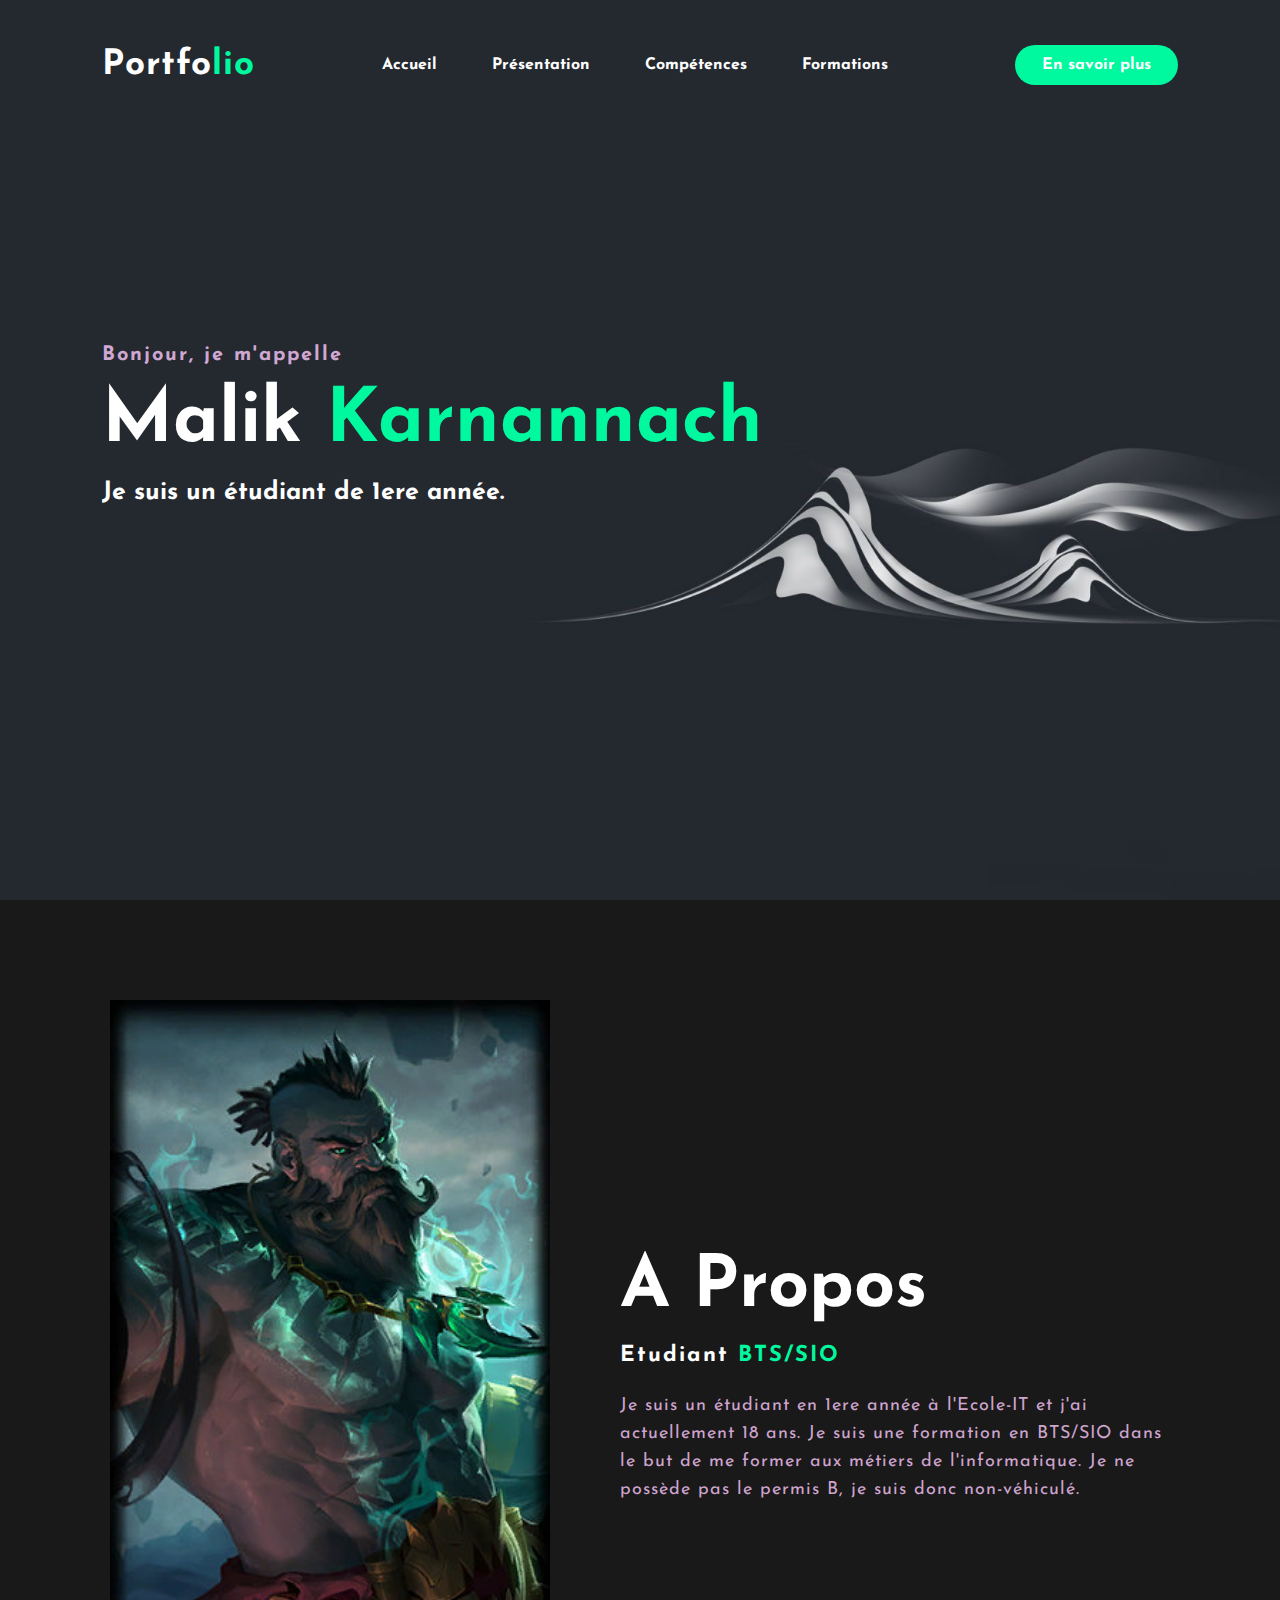
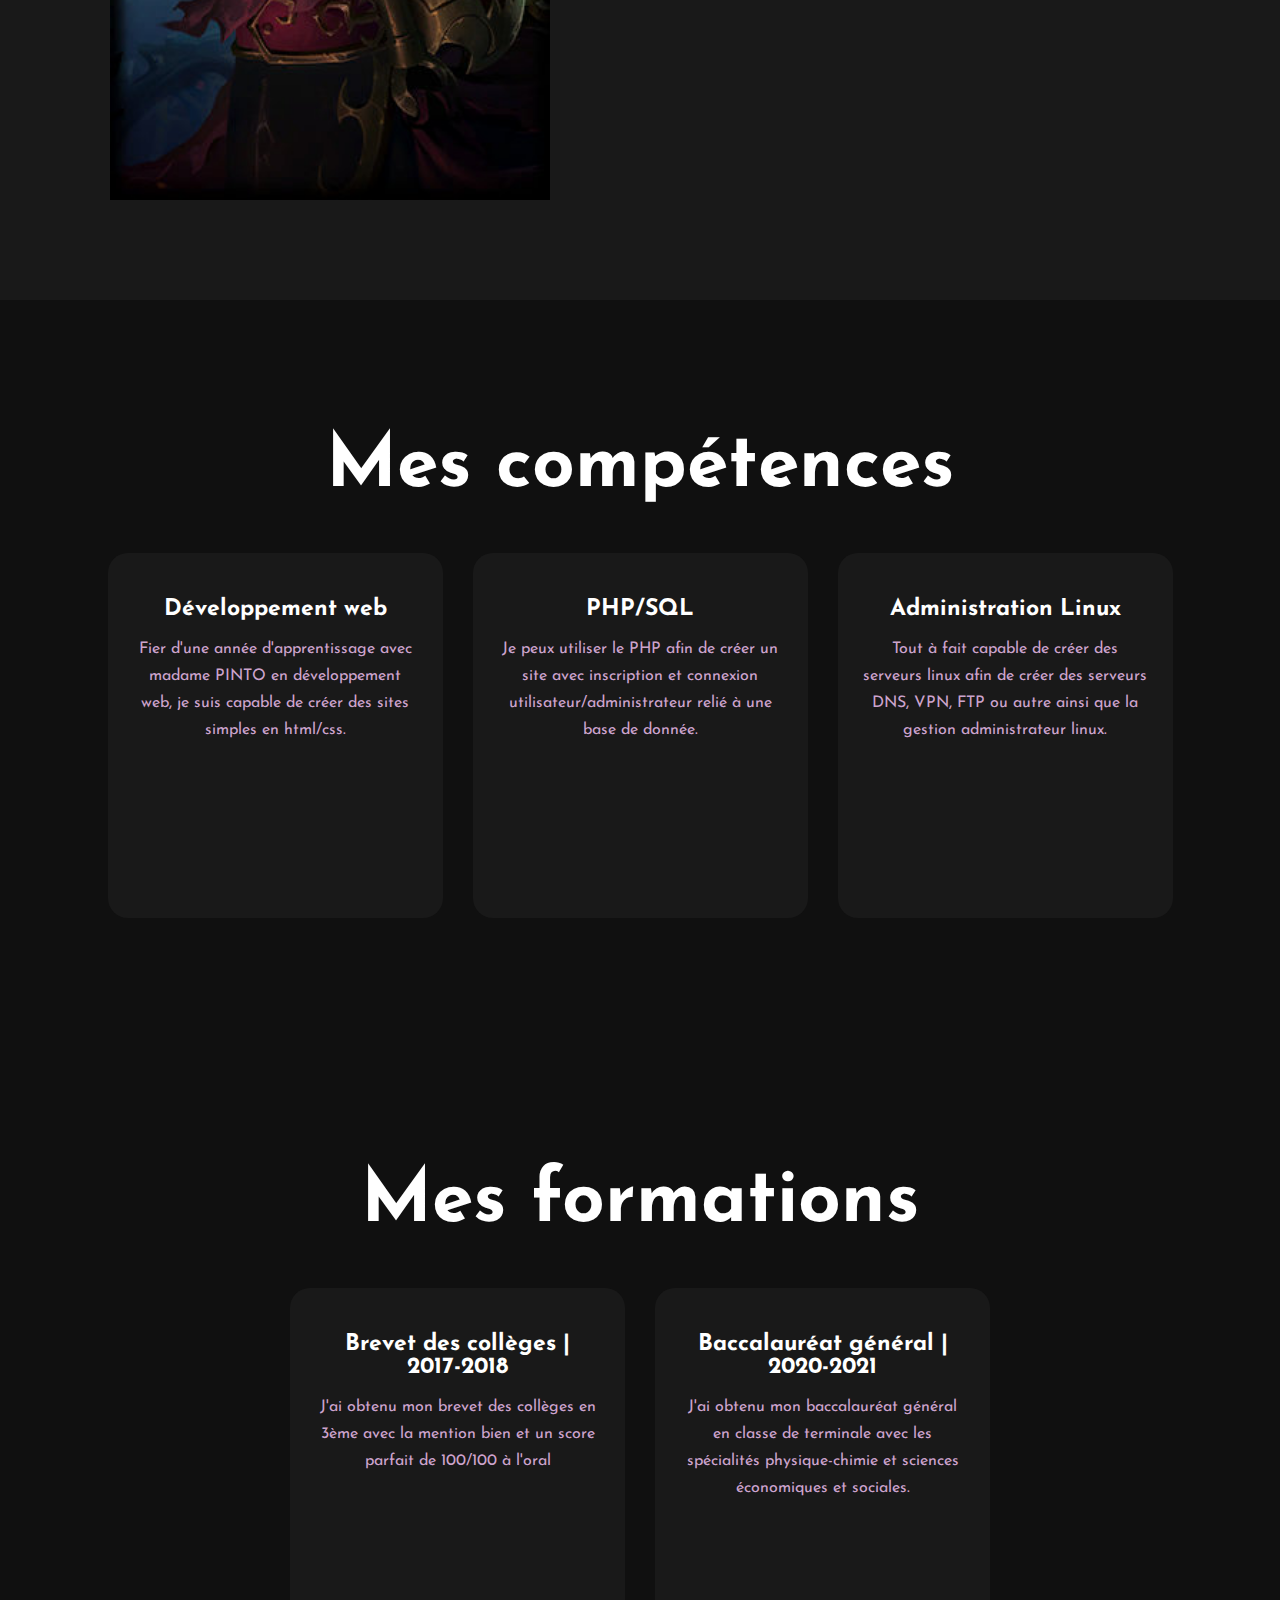
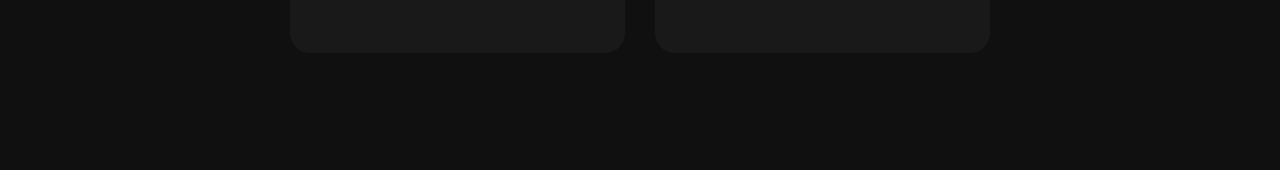
==== index.html @ f5479719 "Projet" ====
<!DOCTYPE html>
<html lang="fr">
<head>
    <meta charset="UTF-8">
    <meta http-equiv="X-UA-Compatible" content="IE=edge">
    <meta name="viewport" content="width=device-width, initial-scale=1.0">
    <title>Curriculum Vitae</title>
    <link rel="stylesheet"  href="lecss/style.css">
    <link rel="preconnect" href="https://fonts.gstatic.com">
    <link href="https://fonts.googleapis.com/css2?family=Josefin+Sans:ital,wght@0,100;0,200;0,300;0,400;0,500;0,600;0,700;1,100;1,200;1,300;1,400;1,500;1,600;1,700&display=swap" rel="stylesheet">
    <link rel="stylesheet" href="https://cdnjs.cloudflare.com/ajax/libs/font-awesome/6.1.1/css/all.min.css" integrity="sha512-KfkfwYDsLkIlwQp6LFnl8zNdLGxu9YAA1QvwINks4PhcElQSvqcyVLLD9aMhXd13uQjoXtEKNosOWaZqXgel0g==" crossorigin="anonymous" referrerpolicy="no-referrer" />
    
</head>
<body>
    <div class="cv" id="accueil">
        <nav>
            <h2 class="logo">Portfo<span>lio</span></h2>
            <ul>
                <li><a href="#accueil">Accueil</a> </li>
                <li><a href="#pres">Présentation</a> </li>
                <li><a href="#comp">Compétences</a> </li>
                <li><a href="#formations">Formations</a> </li>
            </ul>
            <a href="index2.html" class="btn">En savoir plus</a>
        </nav>
        <div class="info">
            <h4>Bonjour, je m'appelle</h4>
            <h1>Malik <span>Karnannach</span></h1>
            <h3>Je suis un étudiant de 1ere année.</h3>
        </div>
    </div>
    <section class="moi" id="pres">
        <div class="main">
            <img src="image/avatar.jpg">
            <div class="texte">
                <h2>A propos</h2>
                <h5>Etudiant <span>BTS/SIO</span></h5>
                <p>Je suis un étudiant en 1ere année à l'Ecole-IT et j'ai actuellement 18 ans. Je suis une formation en BTS/SIO dans le but de me former aux métiers de l'informatique. Je ne possède pas le permis B, je suis donc non-véhiculé.</p>
            </div>
        </div>
    </section>

    <div class="comp" id="comp">
        <div class="title">
            <h2>Mes compétences</h2>
        </div>
        <div class="box">
            <div class="card">
                <i class="fa-solid fa-bars"></i>
                <h5>Développement web</h5>
                <div class="pra">
                        <p>Fier d'une année d'apprentissage avec madame PINTO en développement web, je suis capable de créer des sites simples en html/css.</p>
                </div>
            </div>
            <div class="card">
                <i class="fa-solid fa-user-check"></i>
                <h5>PHP/SQL</h5>
                <div class="pra">
                        <p>Je peux utiliser le PHP afin de créer un site avec inscription et connexion utilisateur/administrateur relié à une base de donnée.</p>
                </div>
            </div><div class="card">
                <i class="fa-brands fa-redhat"></i>
                <h5>Administration Linux</h5>
                <div class="pra">
                        <p>Tout à fait capable de créer des serveurs linux afin de créer des serveurs DNS, VPN, FTP ou autre ainsi que la gestion administrateur linux.</p>
                </div>
            </div>
        </div>
    </div>
    
    <div class="formations" id="formations">
        <div class="title">
            <h2>Mes formations</h2>
        </div>
        <div class="box">
            <div class="card">
                <i class="fa-solid fa-chalkboard-user"></i>
                <h5>Brevet des collèges | 2017-2018</h5>
                <div class="pra">
                        <p>J'ai obtenu mon brevet des collèges en 3ème avec la mention bien et un score parfait de 100/100 à l'oral</p>
                </div>
            </div>
            <div class="card">
                <i class="fa-solid fa-graduation-cap"></i>
                <h5>Baccalauréat général | 2020-2021</h5>
                <div class="pra">
                        <p>J'ai obtenu mon baccalauréat général en classe de terminale avec les spécialités physique-chimie et sciences économiques et sociales.</p>
                </div>
                
    </div>
</body>
</html>
---- lecss/style.css ----
*{
    padding: 0;
    margin: 0;
    font-family: 'Josefin Sans', sans-serif;
    box-sizing: border-box;
}


.cv{
    height: 100vh;
    width: 100%;
    background-image: url(../image/fond.png);
    background-size: cover;
    background-position: center;
}


nav{
    display: flex;
    align-items: center;
    justify-content: space-between;
    padding-top: 45px;
    padding-left: 8%;
    padding-right: 8%;

}


.logo{
    color: white;
    font-size: 35px;
    letter-spacing: 1px;
    cursor: pointer;
}


span{
    color: #00F99F;   
}


nav ul li{
    list-style-type: none;
    display: inline-block;
    padding: 10px 25px;
}


nav ul li a{
    color: white;
    text-decoration: none;
    font-weight: bold;
    text-transform: capitalize;
}

nav ul li a:hover{
    color: #00F99F;
    transition: .4s;
}


.btn{
    background-color: #00F99F;
    color: white;
    text-decoration: none;
    border: 2px solid transparent;
    font-weight: bold;
    padding: 10px 25px;
    border-radius: 30px;
    
}


.btn:hover{
    background-color: transparent;
    border: 2px solid #00F99F;
    cursor: pointer;
}

.info{
    position: absolute;
    top: 50%;
    left: 8%;
    transform: translateY(-50%);
}


h1{
    color: white;
    margin: 20px 0px 20px;
    font-size: 75px;
}


h3{
    color: white;
    font-size: 25px;
    margin-bottom: 50px;
}


h4{
    color: #fcfc;
    letter-spacing: 2px;
    font-size: 20px;
}


.moi{
    width: 100%;
    padding: 100px 0px;
    background-color: #191919;
}


.texte{
    width: 550px;

}


.main{
    width: 1130px;
    max-width: 95%;
    margin: 0 auto;
    display: flex;
    align-items: center;
    justify-content: space-around;
}


.texte h2{
    color: white;
    font-size: 450%;
    text-transform: capitalize;
    margin-bottom: 20px;

}


.texte h5{
    color: white;
    letter-spacing: 2px;
    font-size: 22px;
    margin-bottom: 25px;
    text-transform: capitalize;
}

.moi img{
    height: auto;
    width: 440px;

}


.texte p{
    color: #fcfc;
    letter-spacing: 1px;
    line-height: 28px;
    font-size: 18px;
    margin-bottom: 45px;
}


.comp{
    background: #101010;
    width: 100%;
    padding: 100px 0px;

}


.title h2{
    color: white;
    font-size: 75px;
    width: 1130px;
    margin: 30px auto;
    text-align: center;
}


.box {
    display: flex;
    justify-content: center;
    align-items: center;
    min-height: 400px;
}


.card{
    height: 365px;
    width: 335px;
    padding: 20px 25px;
    background: #191919;
    border-radius: 20px;
    margin: 15px;
    position: relative;
    overflow: hidden;
    text-align: center;
}


.card i{
    font-size: 50px;
    display: block;
    text-align: center;
    margin: 25px 0px;
    color: #00F99F;
}


h5{
    color: white;
    font-size: 23px;
    margin-bottom: 15px;
}


.pra p{
    color: #fcfc;
    font-size: 16px;
    line-height: 27px;
    margin-bottom: 25px;
}


.formations{
    background: #101010;
    width: 100%;
    padding: 100px 0px;

}


.exp{
    background: #101010;
    width: 100%;
    padding: 100px 0px;

}


.proj{
    background: #101010;
    width: 100%;
    padding: 100px 0px;

}


.contact{
    width: 100%;
    height: 290px;
    background: #191919;
    display: flex;
    align-items: center;
    flex-direction: column;
    justify-content: center;
}


.contact p{
    color: white;
    font-size: 30px;
    font-weight: bold;
    margin-bottom: 25px;
}


.contact .button-two{
    background-color: #00F99F;
    color: white;
    text-decoration: none;
    border: 2px solid transparent;
    font-weight: bold;
    padding: 13px 30px;
    border-radius: 30px;
    transition: .4s;

}


.contact .button-two:hover{
    background-color: transparent;
    border: 2px solid #00F99F;
    cursor: pointer;
}


footer{
    position: relative;
    width: 100%;
    height: 400px;
    background: #101010;
    display: flex;
    flex-direction: column;
    align-items: center;
    justify-content: center;

}


footer p:nth-child(1){
    color: white;
    font-size: 30px;
    margin-bottom: 20px;
    font-weight: bold;
}


footer p:nth-child(2){
    color: white;
    font-size: 17px;
    width: 500px;
    text-align: center;
    line-height: 26px;

}


footer p:nth-child(3){
    color: white;
    font-size: 17px;
    width: 500px;
    text-align: center;
    line-height: 26px;

}


.fin{
    position: absolute;
    color: #00F99F;
    bottom: 35px;
    font-size: 14px;
}
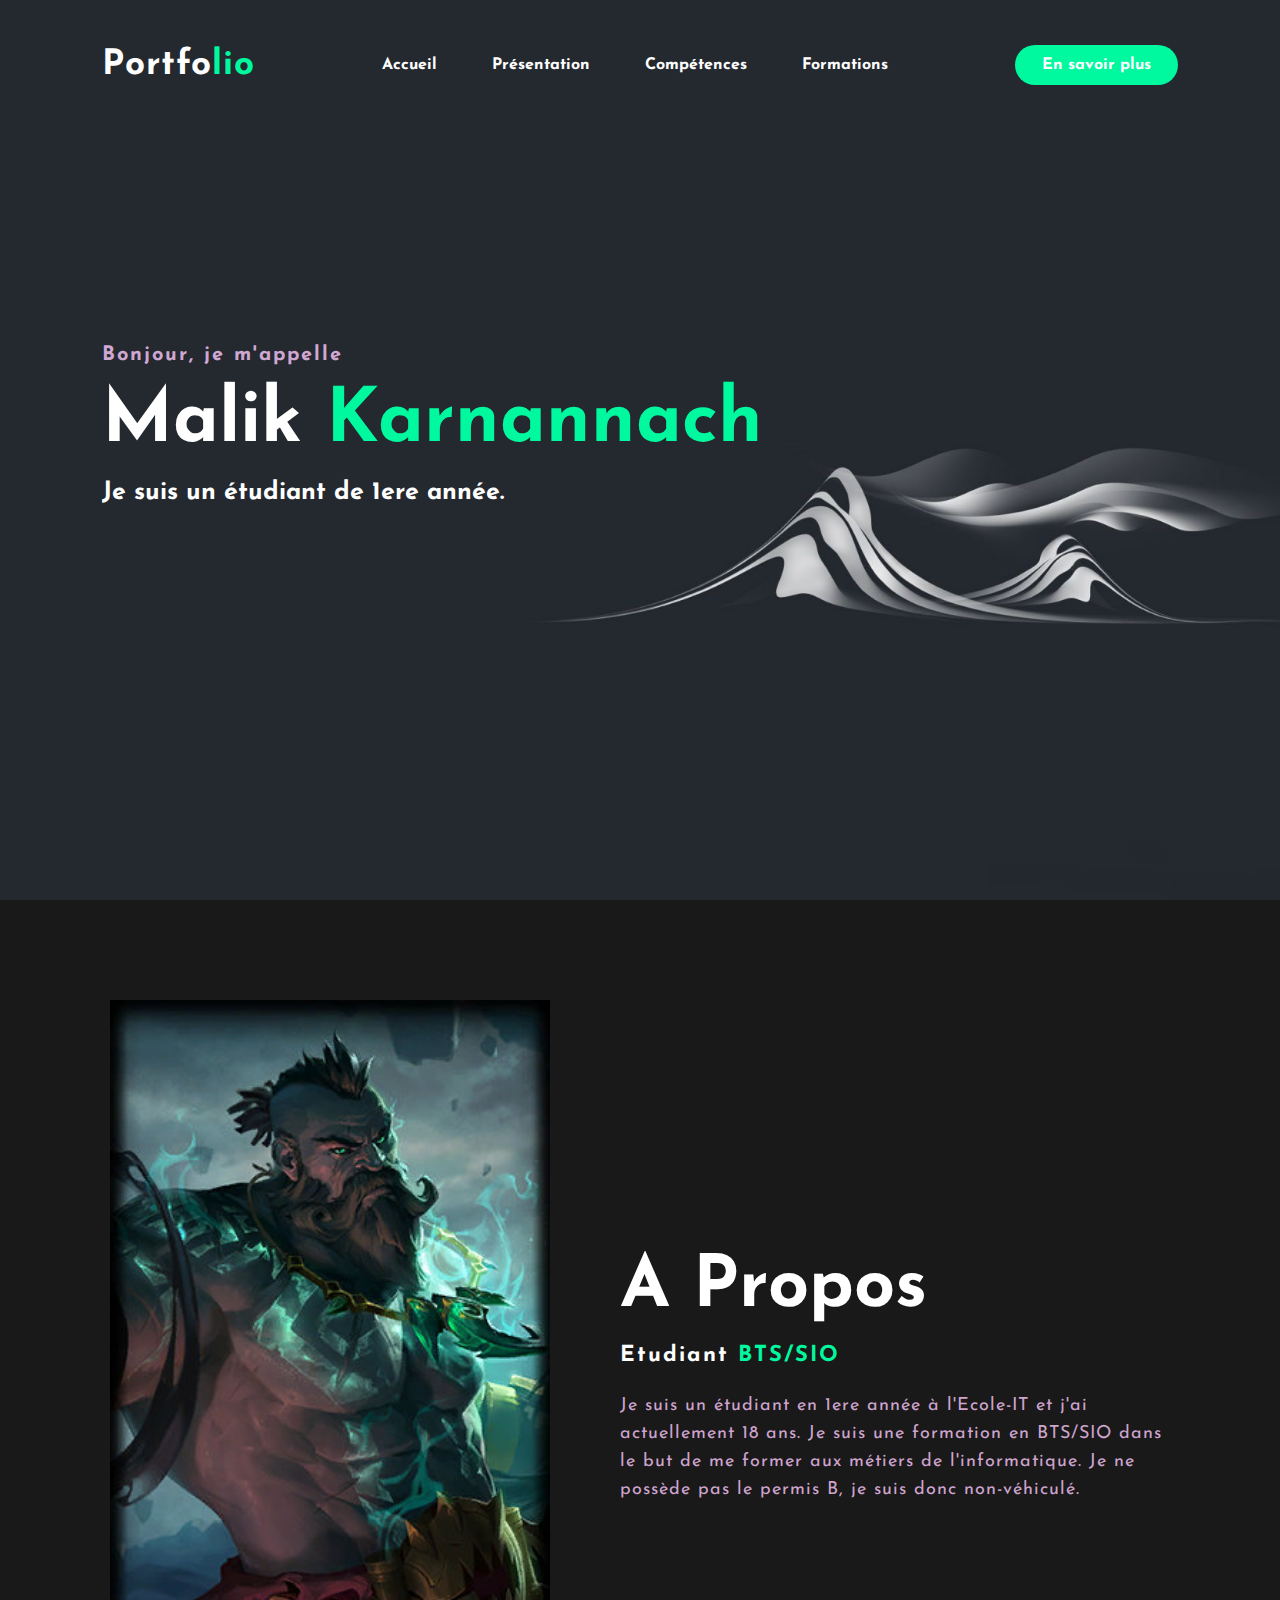
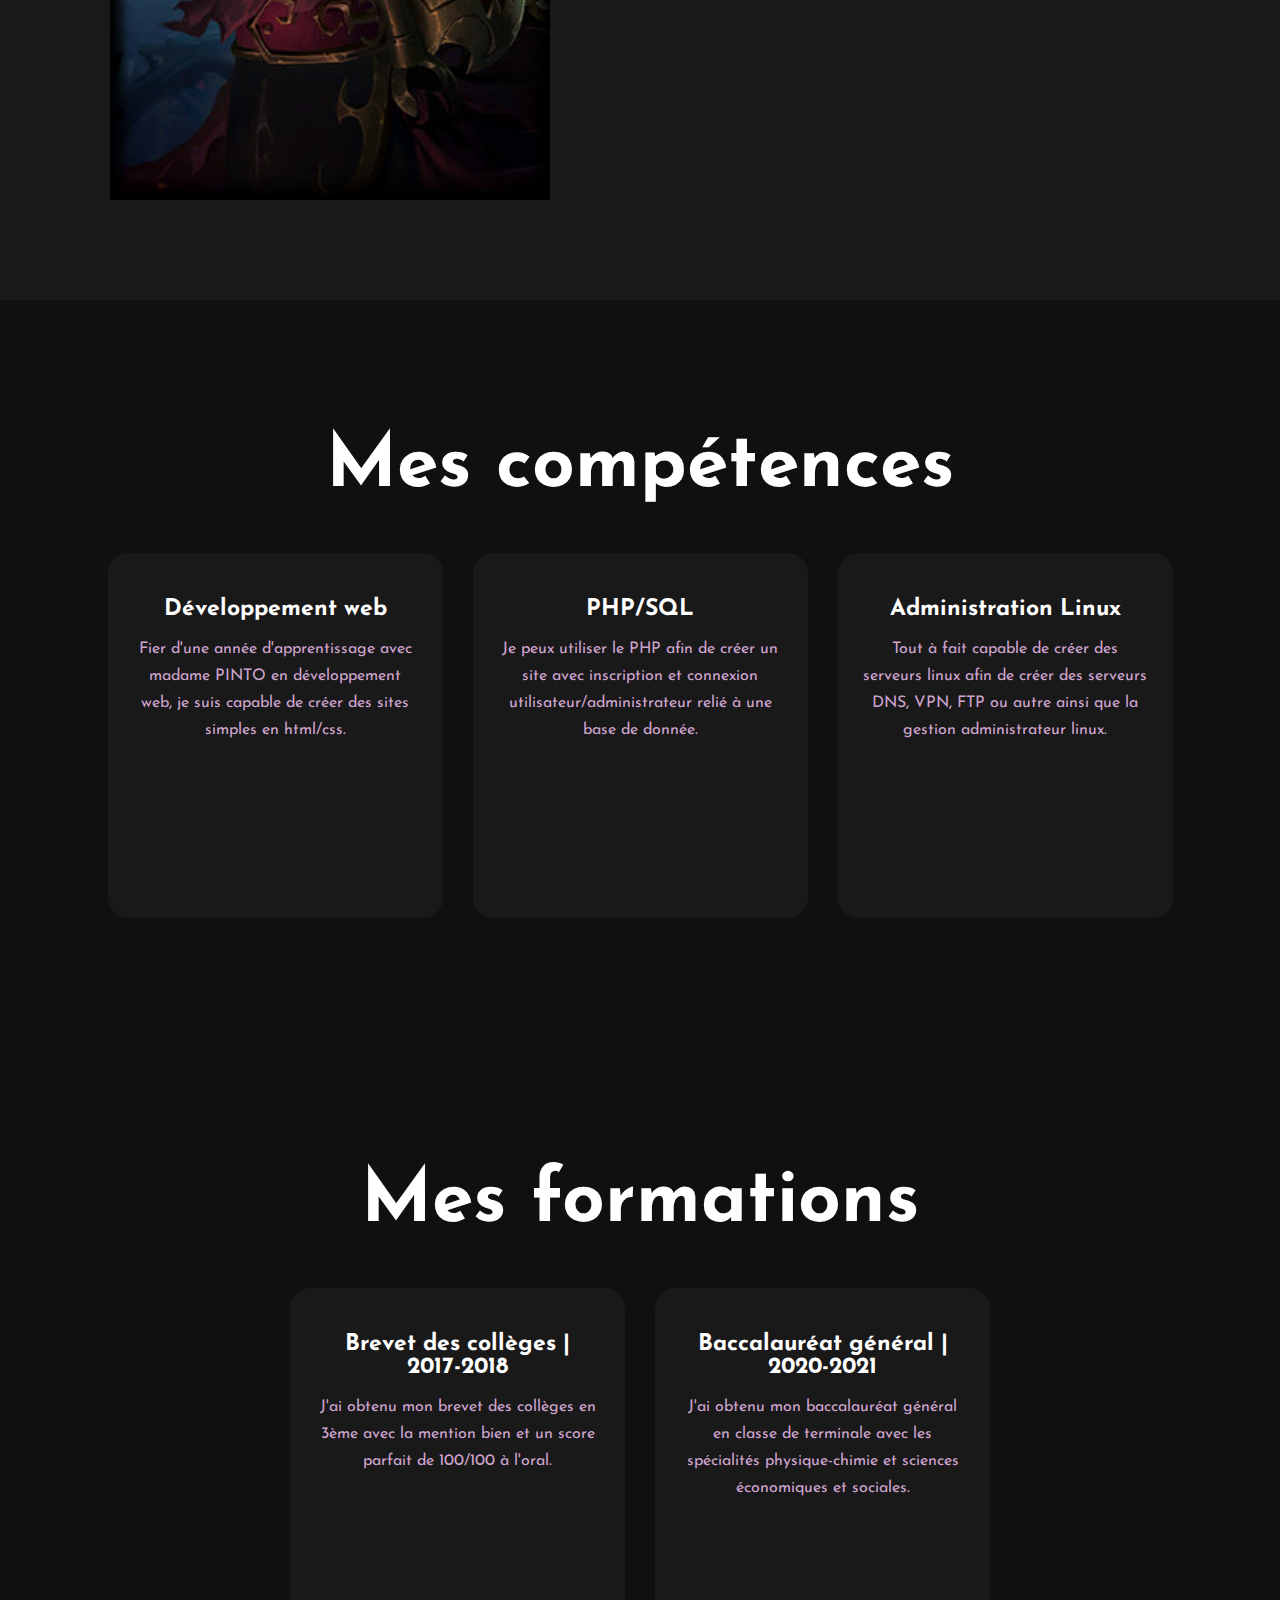
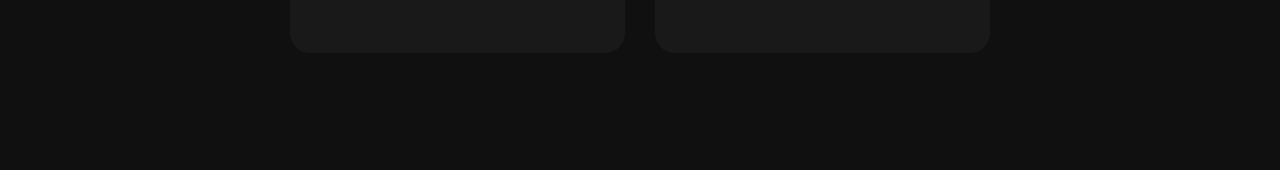
==== commit 5796f647: "changement encore" ====
--- a/index.html
+++ b/index.html
@@ -77,7 +77,7 @@
                 <i class="fa-solid fa-chalkboard-user"></i>
                 <h5>Brevet des collèges | 2017-2018</h5>
                 <div class="pra">
-                        <p>J'ai obtenu mon brevet des collèges en 3ème avec la mention bien et un score parfait de 100/100 à l'oral</p>
+                        <p>J'ai obtenu mon brevet des collèges en 3ème avec la mention bien et un score parfait de 100/100 à l'oral.</p>
                 </div>
             </div>
             <div class="card">
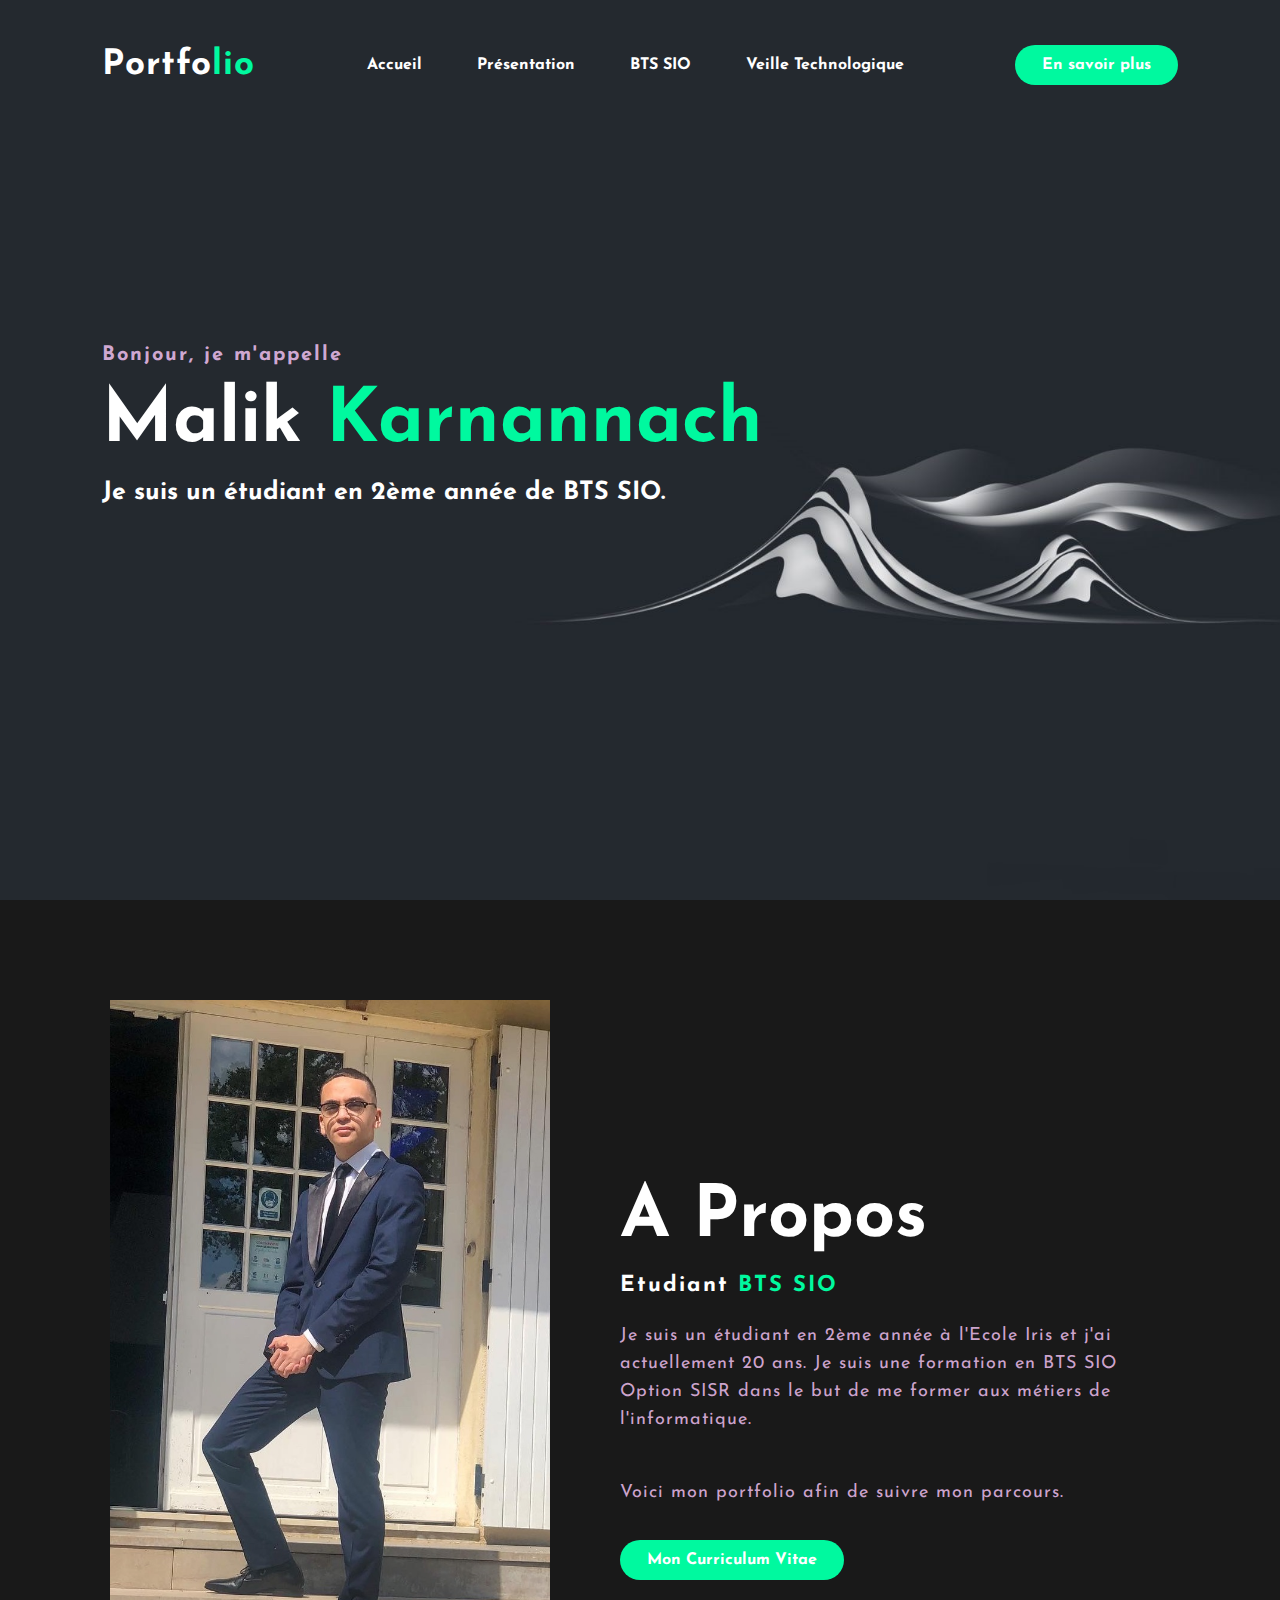
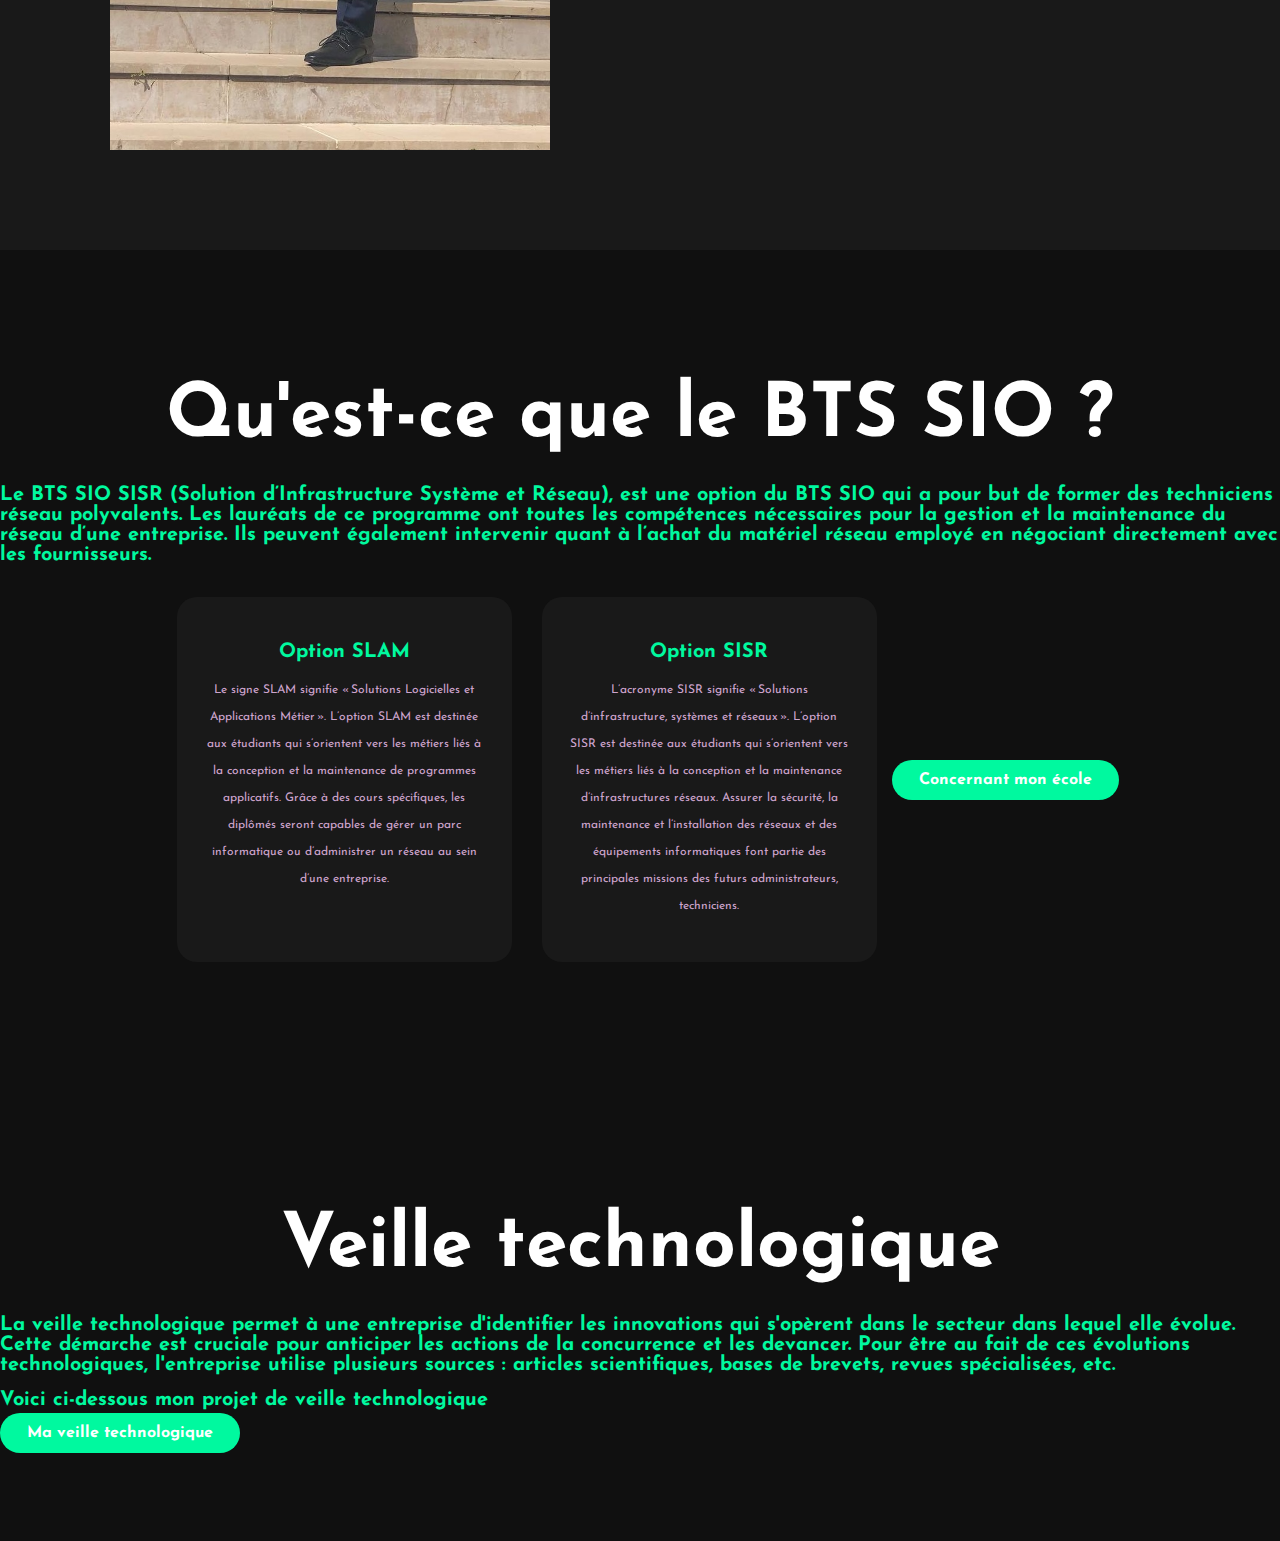
==== commit dd727f68: "maj" ====
--- a/index.html
+++ b/index.html
@@ -18,75 +18,63 @@
             <ul>
                 <li><a href="#accueil">Accueil</a> </li>
                 <li><a href="#pres">Présentation</a> </li>
-                <li><a href="#comp">Compétences</a> </li>
-                <li><a href="#formations">Formations</a> </li>
+                <li><a href="#bts">BTS SIO</a> </li>
+                <li><a href="#veille">Veille technologique</a> </li>
             </ul>
             <a href="index2.html" class="btn">En savoir plus</a>
         </nav>
         <div class="info">
             <h4>Bonjour, je m'appelle</h4>
             <h1>Malik <span>Karnannach</span></h1>
-            <h3>Je suis un étudiant de 1ere année.</h3>
+            <h3>Je suis un étudiant en 2ème année de BTS SIO.</h3>
         </div>
     </div>
     <section class="moi" id="pres">
         <div class="main">
-            <img src="image/avatar.jpg">
+            <img src="image/malik2.jpg">
             <div class="texte">
                 <h2>A propos</h2>
-                <h5>Etudiant <span>BTS/SIO</span></h5>
-                <p>Je suis un étudiant en 1ere année à l'Ecole-IT et j'ai actuellement 18 ans. Je suis une formation en BTS/SIO dans le but de me former aux métiers de l'informatique. Je ne possède pas le permis B, je suis donc non-véhiculé.</p>
+                <h5>Etudiant <span>BTS SIO</span></h5>
+                <p>Je suis un étudiant en 2ème année à l'Ecole Iris et j'ai actuellement 20 ans. Je suis une formation en BTS SIO Option SISR dans le but de me former aux métiers de l'informatique.</p>
+                <p> Voici mon portfolio afin de suivre mon parcours.</p>
+                <a href="C:\Users\Malik\OneDrive - MEDIASCHOOL\Documents\Portfolio_episode2\docs\CV Abdel Malik KARNANNACH 15-02-24.pdf" class="btn">Mon Curriculum Vitae</a>
             </div>
         </div>
     </section>
 
-    <div class="comp" id="comp">
+    <div class="bts" id="bts">
         <div class="title">
-            <h2>Mes compétences</h2>
+            <h2>Qu'est-ce que le BTS SIO ?</h2>
         </div>
+        <h5> Le BTS SIO SISR (Solution d’Infrastructure Système et Réseau), est une option du BTS SIO qui a pour but de former des techniciens réseau polyvalents. Les lauréats de ce programme ont toutes les compétences nécessaires pour la gestion et la maintenance du réseau d’une entreprise. Ils peuvent également intervenir quant à l’achat du matériel réseau employé en négociant directement avec les fournisseurs.</h5>
         <div class="box">
             <div class="card">
-                <i class="fa-solid fa-bars"></i>
-                <h5>Développement web</h5>
+                <i class="fa-solid fa-user-check"></i>
+                <h5>Option SLAM</h5>
                 <div class="pra">
-                        <p>Fier d'une année d'apprentissage avec madame PINTO en développement web, je suis capable de créer des sites simples en html/css.</p>
+                        <p>Le signe SLAM signifie « Solutions Logicielles et Applications Métier ». L’option SLAM est destinée aux étudiants qui s’orientent vers les métiers liés à la conception et la maintenance de programmes applicatifs. Grâce à des cours spécifiques, les diplômés seront capables de gérer un parc informatique ou d’administrer un réseau au sein d’une entreprise.</p>
                 </div>
             </div>
             <div class="card">
-                <i class="fa-solid fa-user-check"></i>
-                <h5>PHP/SQL</h5>
+                <i class="fa-brands fa-redhat"></i>
+                <h5>Option SISR</h5>
                 <div class="pra">
-                        <p>Je peux utiliser le PHP afin de créer un site avec inscription et connexion utilisateur/administrateur relié à une base de donnée.</p>
-                </div>
-            </div><div class="card">
-                <i class="fa-brands fa-redhat"></i>
-                <h5>Administration Linux</h5>
-                <div class="pra">
-                        <p>Tout à fait capable de créer des serveurs linux afin de créer des serveurs DNS, VPN, FTP ou autre ainsi que la gestion administrateur linux.</p>
+                        <p>L’acronyme SISR signifie « Solutions d’infrastructure, systèmes et réseaux ». L’option SISR est destinée aux étudiants qui s’orientent vers les métiers liés à la conception et la maintenance d’infrastructures réseaux. Assurer la sécurité, la maintenance et l’installation des réseaux et des équipements informatiques font partie des principales missions des futurs administrateurs, techniciens.</p>
                 </div>
             </div>
+            <a href="https://ecoleiris.fr" class="btn">Concernant mon école</a>
         </div>
+       
     </div>
     
-    <div class="formations" id="formations">
+    <div class="veille" id="veille">
         <div class="title">
-            <h2>Mes formations</h2>
+            <h2>Veille technologique</h2>
+            <h5> La veille technologique permet à une entreprise d'identifier les innovations qui s'opèrent dans le secteur dans lequel elle évolue. Cette démarche est cruciale pour anticiper les actions de la concurrence et les devancer. Pour être au fait de ces évolutions technologiques, l'entreprise utilise plusieurs sources : articles scientifiques, bases de brevets, revues spécialisées, etc.</h5>
+            <h5>Voici ci-dessous mon projet de veille technologique</h5>
+            <a href="C:\Users\Malik\OneDrive - MEDIASCHOOL\Documents\Portfolio_episode2\docs\MalikKARNANNACHNvlleTechsLM1Alt.pdf" class="btn">Ma veille technologique</a>         
         </div>
-        <div class="box">
-            <div class="card">
-                <i class="fa-solid fa-chalkboard-user"></i>
-                <h5>Brevet des collèges | 2017-2018</h5>
-                <div class="pra">
-                        <p>J'ai obtenu mon brevet des collèges en 3ème avec la mention bien et un score parfait de 100/100 à l'oral.</p>
-                </div>
-            </div>
-            <div class="card">
-                <i class="fa-solid fa-graduation-cap"></i>
-                <h5>Baccalauréat général | 2020-2021</h5>
-                <div class="pra">
-                        <p>J'ai obtenu mon baccalauréat général en classe de terminale avec les spécialités physique-chimie et sciences économiques et sociales.</p>
-                </div>
-                
+     
     </div>
 </body>
 </html>--- a/lecss/style.css
+++ b/lecss/style.css
@@ -162,7 +162,7 @@
 }
 
 
-.comp{
+.bts{
     background: #101010;
     width: 100%;
     padding: 100px 0px;
@@ -211,20 +211,35 @@
 
 h5{
     color: white;
-    font-size: 23px;
+    font-size: 20px;
     margin-bottom: 15px;
 }
 
+
+.bts h5{
+    color:#00F99F;
+}
+
+.veille h5{
+    color:#00F99F;
+}
+
+.veille btn{
+    display: flex;
+    flex-direction: row;
+    flex-wrap: wrap;
+    justify-content: center;
+}
 
 .pra p{
     color: #fcfc;
-    font-size: 16px;
+    font-size: 12px;
     line-height: 27px;
     margin-bottom: 25px;
 }
 
 
-.formations{
+.veille{
     background: #101010;
     width: 100%;
     padding: 100px 0px;
@@ -284,6 +299,28 @@
     background-color: transparent;
     border: 2px solid #00F99F;
     cursor: pointer;
+}
+
+.flex-container{
+    width:100%;
+    height: 100%;
+    display: flex;
+    flex-direction: row;
+    flex-wrap: wrap;
+    justify-content: center;
+}
+
+.flex-box{
+    width: 200px;
+    height: 200px;
+    background: linear-gradient(green,yellow);
+    color: white;
+    font-size: 25px;
+    text-align: center;
+    line-height: 200px;
+    border-radius: 20px;
+    margin: 10px;
+
 }
 
 
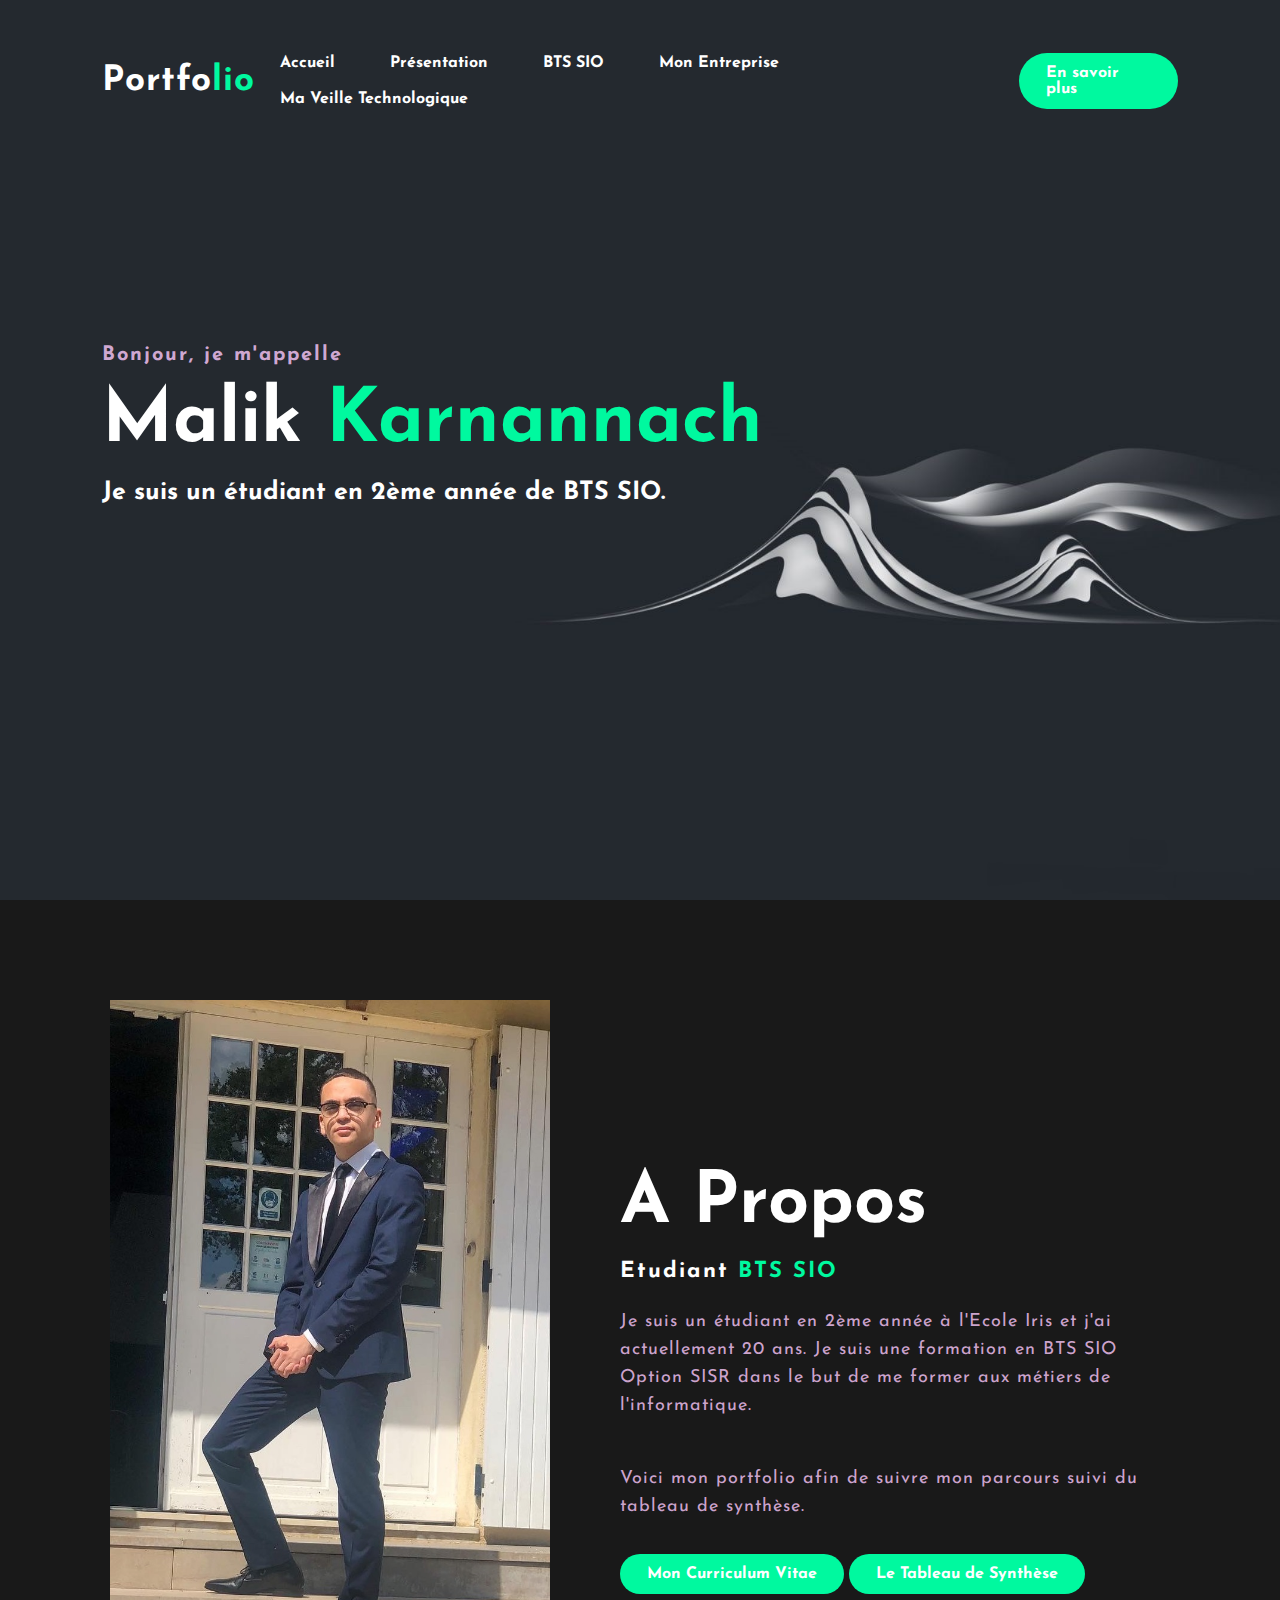
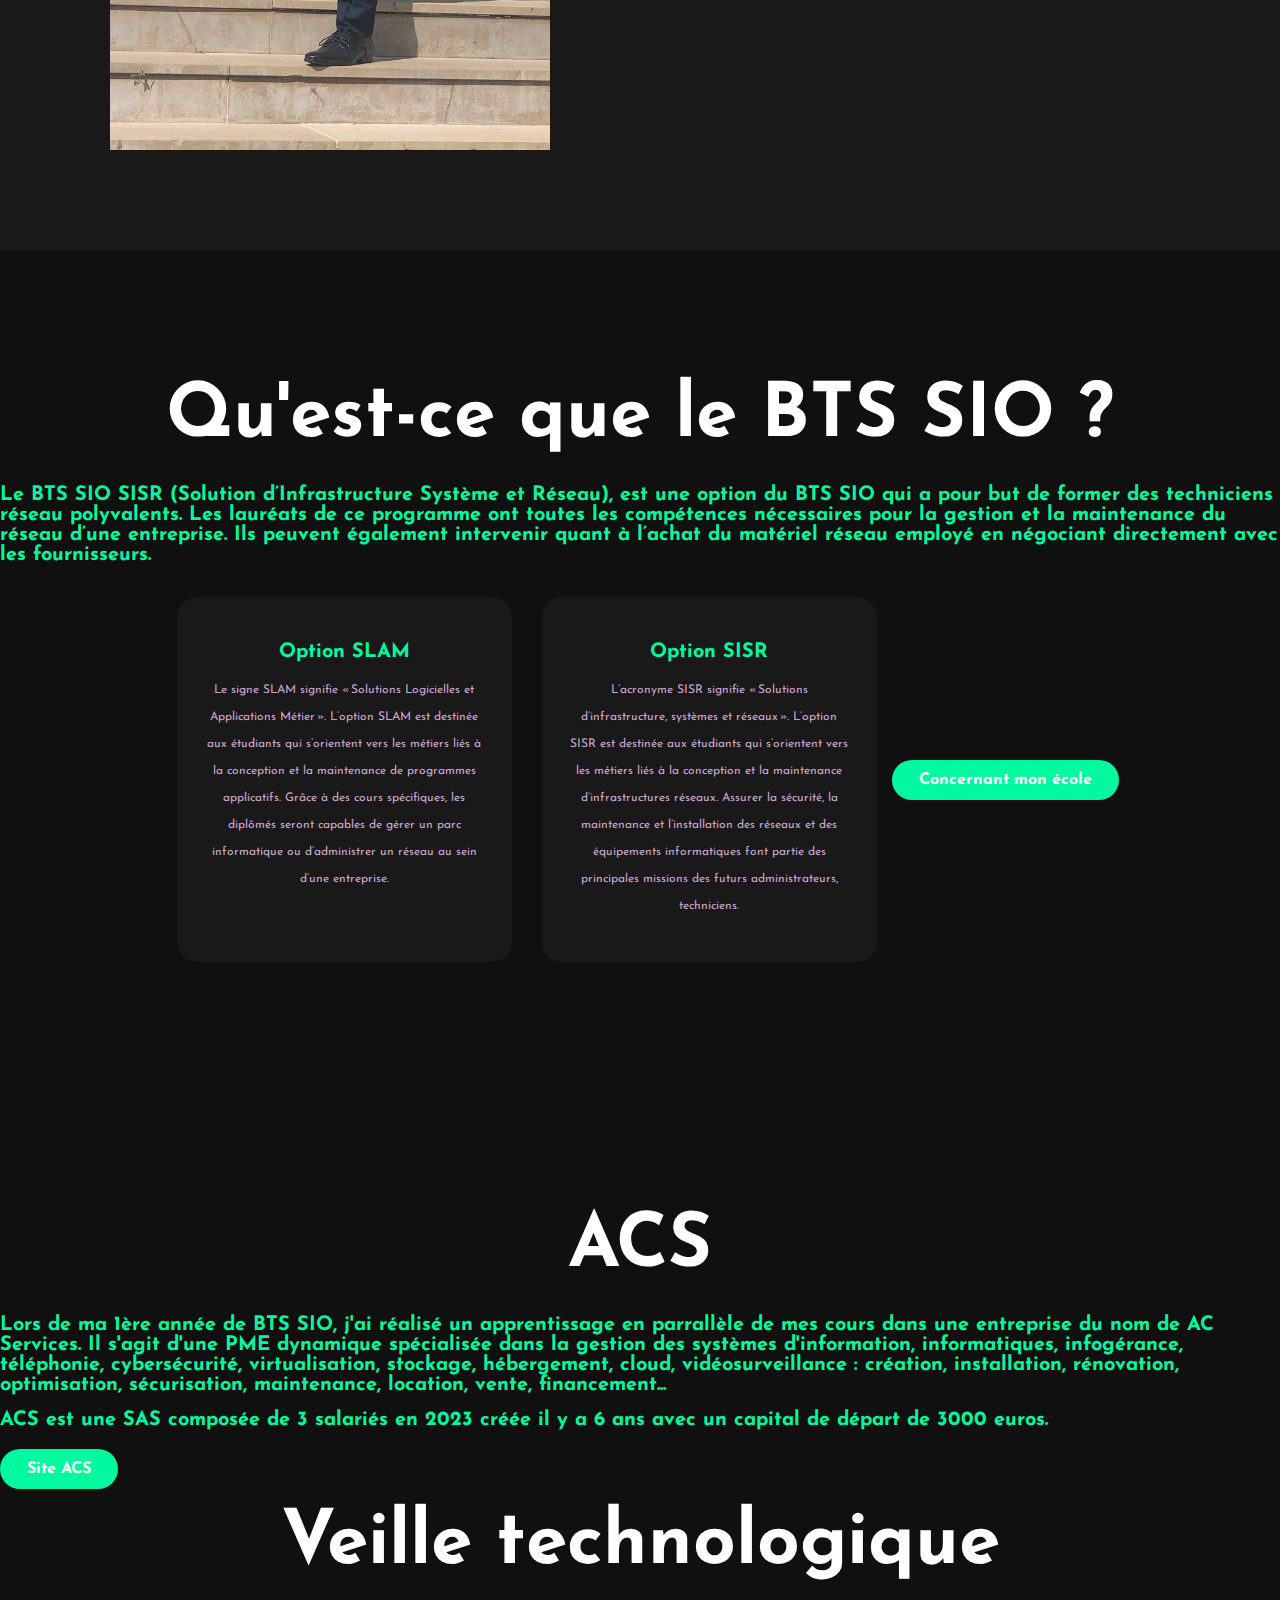
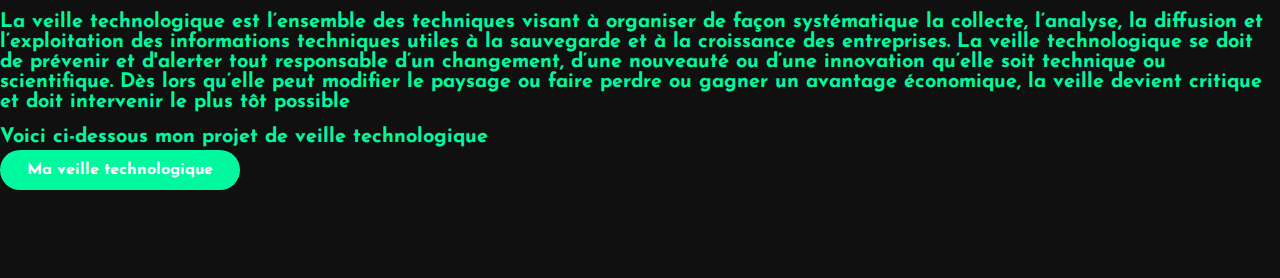
==== commit c5931640: "majj" ====
--- a/index.html
+++ b/index.html
@@ -19,7 +19,8 @@
                 <li><a href="#accueil">Accueil</a> </li>
                 <li><a href="#pres">Présentation</a> </li>
                 <li><a href="#bts">BTS SIO</a> </li>
-                <li><a href="#veille">Veille technologique</a> </li>
+                <li><a href="#acs">Mon Entreprise</a> </li>
+                <li><a href="#veille">Ma veille technologique</a> </li>
             </ul>
             <a href="index2.html" class="btn">En savoir plus</a>
         </nav>
@@ -36,8 +37,9 @@
                 <h2>A propos</h2>
                 <h5>Etudiant <span>BTS SIO</span></h5>
                 <p>Je suis un étudiant en 2ème année à l'Ecole Iris et j'ai actuellement 20 ans. Je suis une formation en BTS SIO Option SISR dans le but de me former aux métiers de l'informatique.</p>
-                <p> Voici mon portfolio afin de suivre mon parcours.</p>
-                <a href="C:\Users\Malik\OneDrive - MEDIASCHOOL\Documents\Portfolio_episode2\docs\CV Abdel Malik KARNANNACH 15-02-24.pdf" class="btn">Mon Curriculum Vitae</a>
+                <p> Voici mon portfolio afin de suivre mon parcours suivi du tableau de synthèse.</p>
+                <a href="docs/CV Abdel Malik KARNANNACH 15-02-24.pdf" class="btn">Mon Curriculum Vitae</a>
+                <a href="docs/BTS SIO- Tableau de synthese - Epreuve E4 Malik.pdf" class="btn">Le Tableau de Synthèse</a>
             </div>
         </div>
     </section>
@@ -67,12 +69,20 @@
        
     </div>
     
-    <div class="veille" id="veille">
+    <div class="acs" id="acs">
         <div class="title">
+            <h2>ACS</h2>
+            <h5>Lors de ma 1ère année de BTS SIO, j'ai réalisé un apprentissage en parrallèle de mes cours dans une entreprise du nom de AC Services. Il s'agit d'une 
+                PME dynamique spécialisée dans la gestion des systèmes d'information, informatiques, infogérance, téléphonie, cybersécurité, virtualisation, stockage, hébergement, cloud, vidéosurveillance : création, installation, rénovation, optimisation, sécurisation, maintenance, location, vente, financement...</h5>
+            <h5>ACS est une SAS composée de 3 salariés en 2023 créée il y a 6 ans avec un capital de départ de 3000 euros.</h5>
+            <br>
+            <a href="https://www.ac-services.fr" class="btn">Site ACS</a>         
+        </div>
+        <div class="title" id="veille">
             <h2>Veille technologique</h2>
-            <h5> La veille technologique permet à une entreprise d'identifier les innovations qui s'opèrent dans le secteur dans lequel elle évolue. Cette démarche est cruciale pour anticiper les actions de la concurrence et les devancer. Pour être au fait de ces évolutions technologiques, l'entreprise utilise plusieurs sources : articles scientifiques, bases de brevets, revues spécialisées, etc.</h5>
+            <h5> La veille technologique est l’ensemble des techniques visant à organiser de façon systématique la collecte, l’analyse, la diffusion et l’exploitation des informations techniques utiles à la sauvegarde et à la croissance des entreprises. La veille technologique se doit de prévenir et d'alerter tout responsable d’un changement, d’une nouveauté ou d’une innovation qu’elle soit technique ou scientifique. Dès lors qu’elle peut modifier le paysage ou faire perdre ou gagner un avantage économique, la veille devient critique et doit intervenir le plus tôt possible</h5>
             <h5>Voici ci-dessous mon projet de veille technologique</h5>
-            <a href="C:\Users\Malik\OneDrive - MEDIASCHOOL\Documents\Portfolio_episode2\docs\MalikKARNANNACHNvlleTechsLM1Alt.pdf" class="btn">Ma veille technologique</a>         
+            <a href="docs/MalikKARNANNACHNvlleTechsLM1Alt.pdf" class="btn">Ma veille technologique</a>         
         </div>
      
     </div>
--- a/lecss/style.css
+++ b/lecss/style.css
@@ -74,6 +74,26 @@
 .btn:hover{
     background-color: transparent;
     border: 2px solid #00F99F;
+    cursor: pointer;
+}
+
+.btnbox{
+    background-color: linear-gradient(green,yellow);
+    color: white;
+    width: 200px;
+    height: 200px;
+    text-decoration: none;
+    border: 2px solid transparent;
+    font-weight: bold;
+    font-size:20px;
+    padding: 10px 10px;
+    border-radius: 22px;
+    
+}
+
+.btnbox:hover{
+    background-color: transparent;
+    border: 2px solid yellow;
     cursor: pointer;
 }
 
@@ -220,11 +240,11 @@
     color:#00F99F;
 }
 
-.veille h5{
+.acs h5{
     color:#00F99F;
 }
 
-.veille btn{
+.acs btn{
     display: flex;
     flex-direction: row;
     flex-wrap: wrap;
@@ -239,7 +259,7 @@
 }
 
 
-.veille{
+.acs{
     background: #101010;
     width: 100%;
     padding: 100px 0px;
@@ -301,13 +321,19 @@
     cursor: pointer;
 }
 
+.e4{
+    background: rgb(18, 18, 18);
+    width: 100%;
+    padding: 100px 0px;
+}
+
 .flex-container{
     width:100%;
     height: 100%;
     display: flex;
     flex-direction: row;
     flex-wrap: wrap;
-    justify-content: center;
+    justify-content: space-around;
 }
 
 .flex-box{
@@ -315,11 +341,18 @@
     height: 200px;
     background: linear-gradient(green,yellow);
     color: white;
-    font-size: 25px;
     text-align: center;
     line-height: 200px;
     border-radius: 20px;
     margin: 10px;
+
+}
+
+.flex-box h2{
+    color: white;
+    font-size: 450%;
+    text-transform: capitalize;
+    margin-bottom: 20px;
 
 }
 
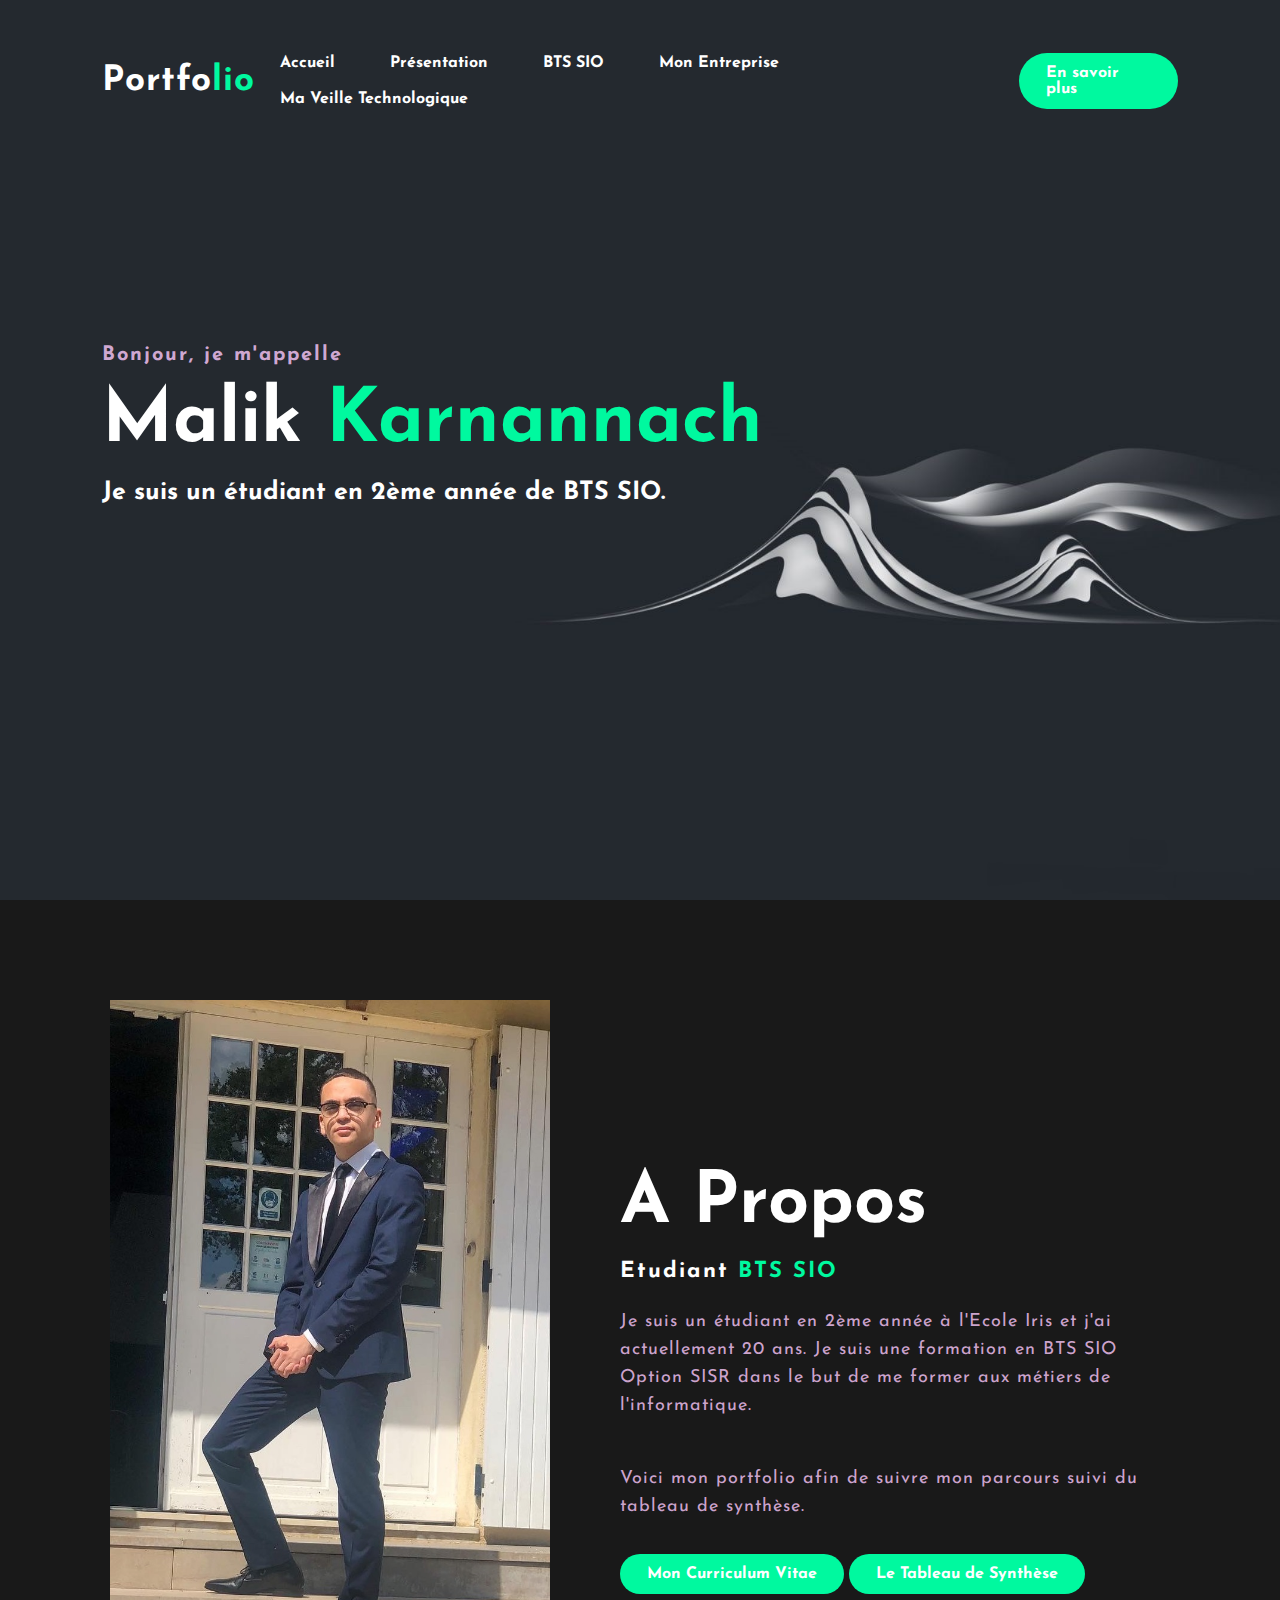
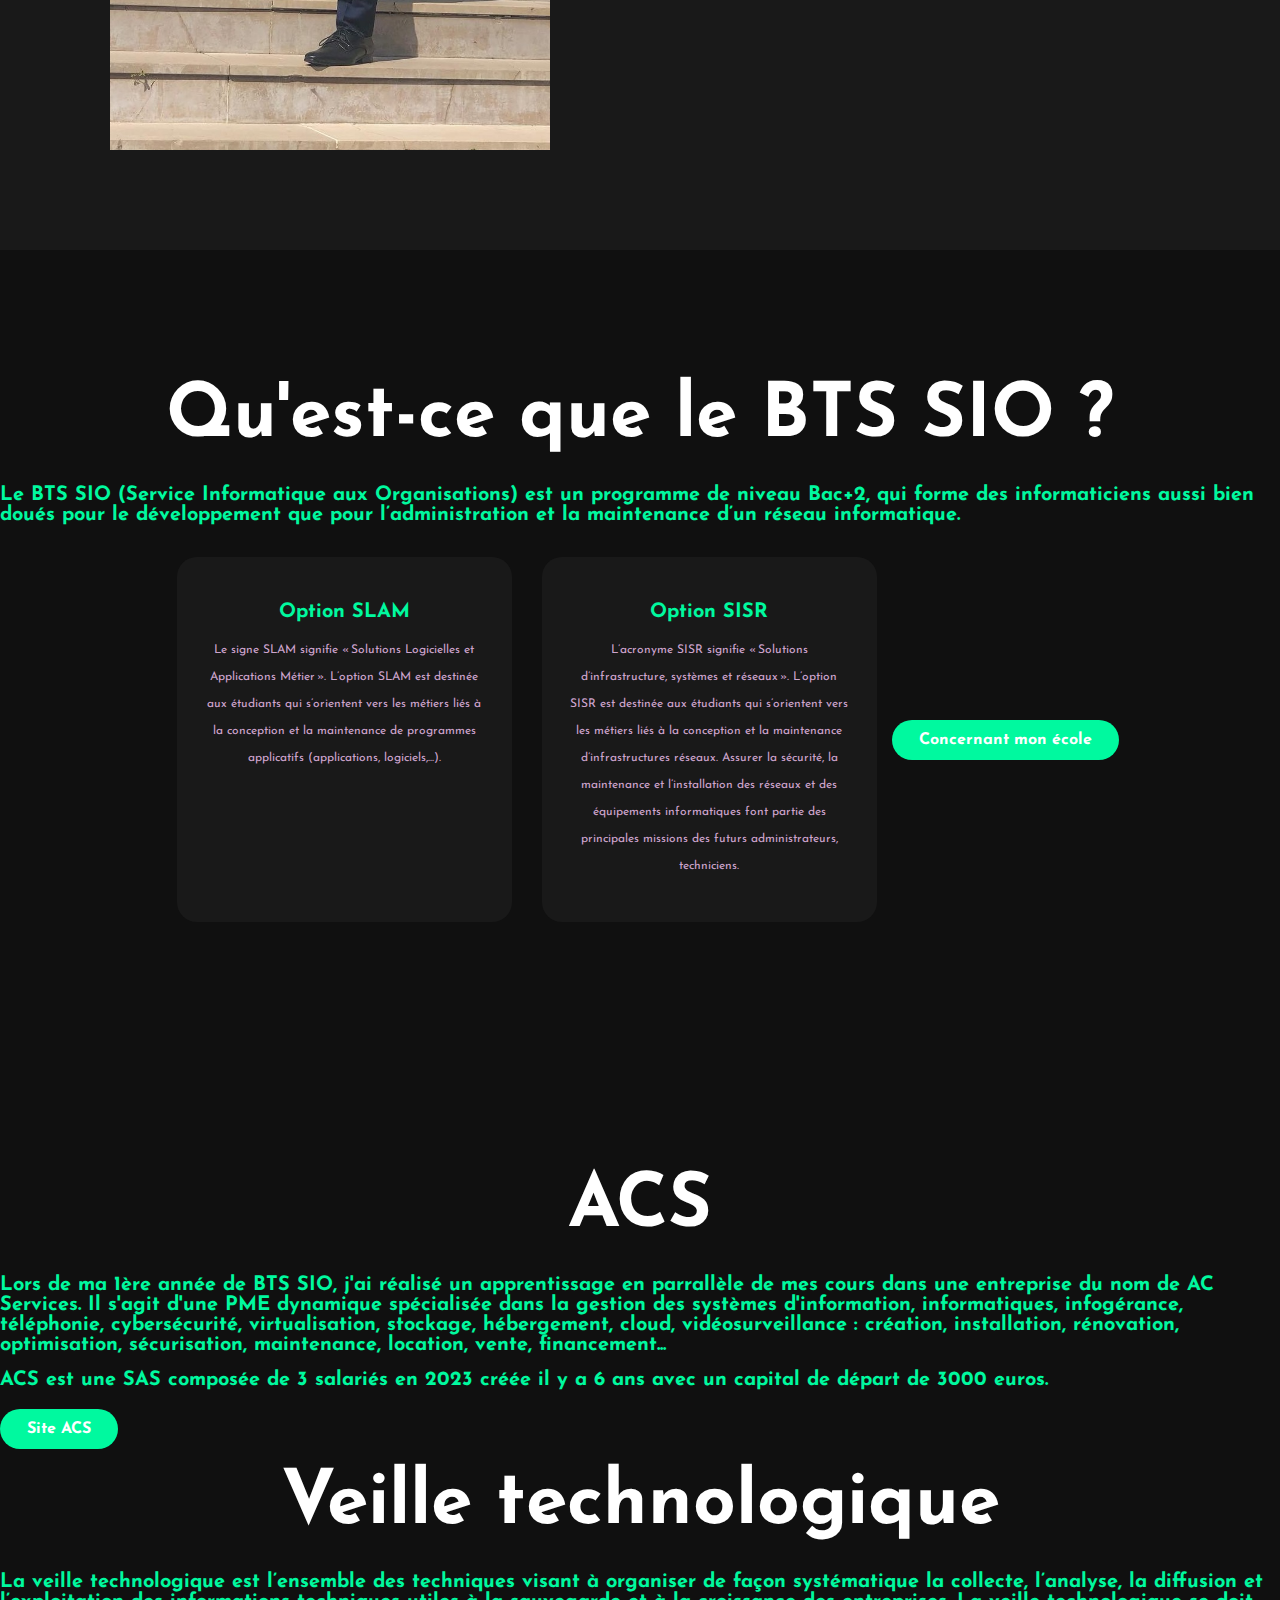
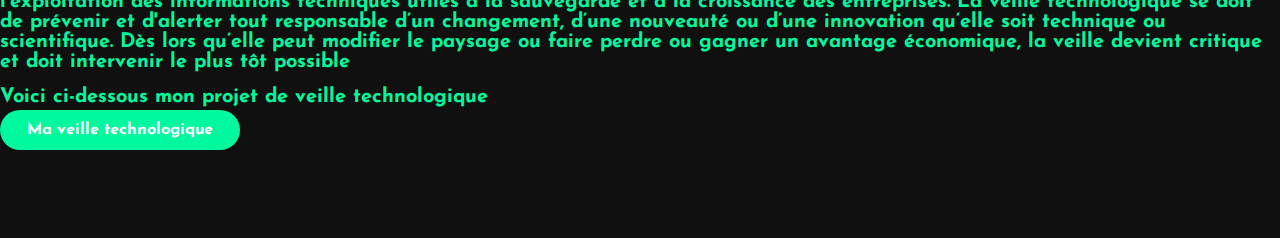
==== commit 7a540318: "final" ====
--- a/index.html
+++ b/index.html
@@ -48,13 +48,13 @@
         <div class="title">
             <h2>Qu'est-ce que le BTS SIO ?</h2>
         </div>
-        <h5> Le BTS SIO SISR (Solution d’Infrastructure Système et Réseau), est une option du BTS SIO qui a pour but de former des techniciens réseau polyvalents. Les lauréats de ce programme ont toutes les compétences nécessaires pour la gestion et la maintenance du réseau d’une entreprise. Ils peuvent également intervenir quant à l’achat du matériel réseau employé en négociant directement avec les fournisseurs.</h5>
+        <h5> Le BTS SIO (Service Informatique aux Organisations) est un programme de niveau Bac+2, qui forme des informaticiens aussi bien doués pour le développement que pour l’administration et la maintenance d’un réseau informatique.</h5>
         <div class="box">
             <div class="card">
                 <i class="fa-solid fa-user-check"></i>
                 <h5>Option SLAM</h5>
                 <div class="pra">
-                        <p>Le signe SLAM signifie « Solutions Logicielles et Applications Métier ». L’option SLAM est destinée aux étudiants qui s’orientent vers les métiers liés à la conception et la maintenance de programmes applicatifs. Grâce à des cours spécifiques, les diplômés seront capables de gérer un parc informatique ou d’administrer un réseau au sein d’une entreprise.</p>
+                        <p>Le signe SLAM signifie « Solutions Logicielles et Applications Métier ». L’option SLAM est destinée aux étudiants qui s’orientent vers les métiers liés à la conception et la maintenance de programmes applicatifs (applications, logiciels,...).</p>
                 </div>
             </div>
             <div class="card">
@@ -82,7 +82,7 @@
             <h2>Veille technologique</h2>
             <h5> La veille technologique est l’ensemble des techniques visant à organiser de façon systématique la collecte, l’analyse, la diffusion et l’exploitation des informations techniques utiles à la sauvegarde et à la croissance des entreprises. La veille technologique se doit de prévenir et d'alerter tout responsable d’un changement, d’une nouveauté ou d’une innovation qu’elle soit technique ou scientifique. Dès lors qu’elle peut modifier le paysage ou faire perdre ou gagner un avantage économique, la veille devient critique et doit intervenir le plus tôt possible</h5>
             <h5>Voici ci-dessous mon projet de veille technologique</h5>
-            <a href="docs/MalikKARNANNACHNvlleTechsLM1Alt.pdf" class="btn">Ma veille technologique</a>         
+            <a href="docs/CybersécuritéVTMalik.pdf" class="btn">Ma veille technologique</a>         
         </div>
      
     </div>
